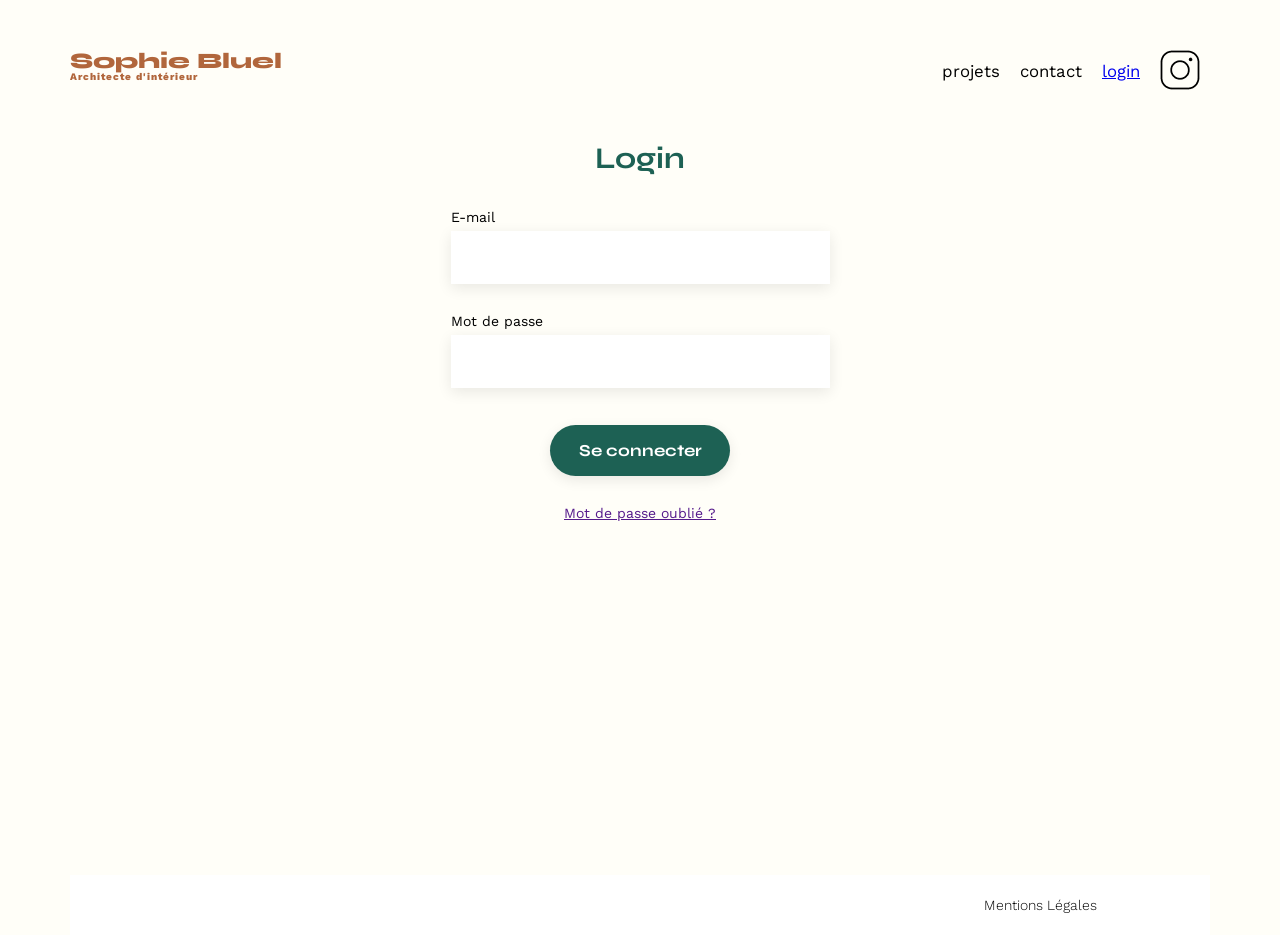
==== FrontEnd/login.html @ bab7c0b0 "Login page creation" ====
<!DOCTYPE html>
<html lang="fr">
<head>
	<meta charset="UTF-8">
	<title>Sophie Bluel - Architecte d'intérieur</title>
	<meta name="viewport" content="width=device-width, initial-scale=1.0">
	<link rel="preconnect" href="https://fonts.googleapis.com">
	<link rel="preconnect" href="https://fonts.gstatic.com" crossorigin>
	<link href="https://fonts.googleapis.com/css2?family=Syne:wght@700;800&family=Work+Sans&display=swap" rel="stylesheet">
	<meta name="description" content="">
	<link rel="stylesheet" href="./assets/style.css">
	<script src="./js/script.js" defer></script>
</head>

<body>
    <header>
	<h1>Sophie Bluel <span>Architecte d'intérieur</span></h1>
	<nav>
		<ul>
			<li>projets</li>
			<li>contact</li>
			<li><a href="login.html">login</a></li>
			<li><img src="./assets/icons/instagram.png" alt="Instagram"></li>
		</ul>
	</nav>
</header>

<main>
    <section id="login">
        <h2>Login</h2>
        <form action="#" method="post">
			<label for="email">E-mail</label>
			<input type="email" name="email" id="email">
			<label for="password">Mot de passe</label>
			<input type="password" name="password" id="password">
            <input type="submit" value="Se connecter">
            <a href="">Mot de passe oublié ?</a>
        </form>
    </section>
</main>
<footer>
	<nav>
		<ul>
			<li>Mentions Légales</li>
		</ul>
	</nav>
</footer>
</body>
---- FrontEnd/assets/style.css ----
/* http://meyerweb.com/eric/tools/css/reset/
   v2.0 | 20110126
   License: none (public domain)
*/

html, body, div, span, applet, object, iframe,
h1, h2, h3, h4, h5, h6, p, blockquote, pre,
a, abbr, acronym, address, big, cite, code,
del, dfn, em, img, ins, kbd, q, s, samp,
small, strike, strong, sub, sup, tt, var,
b, u, i, center,
dl, dt, dd, ol, ul, li,
fieldset, form, label, legend,
table, caption, tbody, tfoot, thead, tr, th, td,
article, aside, canvas, details, embed,
figure, figcaption, footer, header, hgroup,
menu, nav, output, ruby, section, summary,
time, mark, audio, video {
	margin: 0;
	padding: 0;
	border: 0;
	font-size: 100%;
	font: inherit;
	vertical-align: baseline;
}
/* HTML5 display-role reset for older browsers */
article, aside, details, figcaption, figure,
footer, header, hgroup, menu, nav, section {
	display: block;
}
body {
	line-height: 1;
}
ol, ul {
	list-style: none;
}
blockquote, q {
	quotes: none;
}
blockquote:before, blockquote:after,
q:before, q:after {
	content: '';
	content: none;
}
table {
	border-collapse: collapse;
	border-spacing: 0;
}
/** end reset css**/
body {
	max-width: 1140px;
	margin:auto;
	font-family: 'Work Sans' ;
	font-size: 14px;
	background-color: rgba(255, 254, 248, 1);
}
header {
	display: flex;
	justify-content: space-between;
	margin: 50px 0
}
section {
	margin: 50px 0
}

h1{
	display: flex;
	flex-direction: column;
	font-family: 'Syne';
	font-size: 22px;
	font-weight: 800;
	color: #B1663C
}

h1 > span {
	font-family: 'Work Sans';
	font-size:10px;
	letter-spacing: 0.1em;
;
}

h2{
	font-family: 'Syne';
	font-weight: 700;
	font-size: 30px;
	color: #1D6154
}
nav ul {
	display: flex;
	align-items: center;
	list-style-type: none;

}
nav li {
	padding: 0 10px;
	font-size: 1.2em;
}

li:hover {
	color: #B1663C;
}
#introduction {
	display: flex;
	align-items: center;
}
#introduction figure {
	flex: 1
}
#introduction img {
	display: block;
	margin: auto;
	width: 80%;
}

#introduction article {
	flex: 1
}
#introduction h2 {
	margin-bottom: 1em;
}

#introduction p {
	margin-bottom: 0.5em;
}
#portfolio h2 {
	text-align: center;
	margin-bottom: 51px;
}

.filters {
	display: flex;
	justify-content: center;
	margin-bottom: 50px;
}

.filters button {
	font-family: 'Syne';
	font-weight: 700;
	font-size: 16px;
	color: #1D6154;
	background-color: white;
	border: 1px solid #1D6154;
	padding: 9px 20px;
	margin: 0 5px;
	border-radius: 60px ;
}

.filters button:active {
	background-color: #1D6154;
	color: white;
}

.gallery {
	width: 100%;
	display: grid;
	grid-template-columns: 1fr 1fr 1fr;
	grid-column-gap: 20px;
	grid-row-gap: 20px;
}

.gallery img {
	width: 100%;

}
#contact {
	width: 50%;
	margin: auto;
}
#contact > * {
	text-align: center;

}
#contact h2{
	margin-bottom: 20px;
}
#contact form {
	text-align: left;
	margin-top:30px;
	display: flex;
	flex-direction: column;
}

#contact input {
	height: 50px;
	font-size: 1.2em;
	border: none;
	box-shadow: 0px 4px 14px rgba(0, 0, 0, 0.09);
}
#contact label {
	margin: 2em 0 1em 0;
}
#contact textarea {
	border: none;
	box-shadow: 0px 4px 14px rgba(0, 0, 0, 0.09);
}

input[type="submit"]{
	font-family: 'Syne';
	font-weight: 700;
	color: white;
	background-color: #1D6154;
	margin : 2em auto ;
	width: 180px;
	text-align: center;
	border-radius: 60px ;
}

footer {
	background-color: rgba(255, 255, 255, 1);
	height: 60px;
}

footer nav {
	display: flex;
	align-items: center;
	height: 100%;
	justify-content: flex-end;
	margin-right: 107px;
}

footer li {
	font-family: Work Sans;
	font-weight: 300;
	font-style: Light;
	font-size: 14px;
	line-height: 100%;
	letter-spacing: 0%;
	width: 109px;
	white-space: nowrap;
}




/* login page */

#login {
	margin-bottom: 355px;
}
#login h2{
	text-align: center;
	margin-bottom: 37px;
}
#login form {
	display: flex;
	flex-direction: column;
	width: 379px;
	margin: auto;
	text-align: left;
}

#login input {
	height: 51px;
	font-size: 1.2em;
	border: none;
	box-shadow: 0px 4px 14px rgba(0, 0, 0, 0.09);
	margin-bottom: 30px;
	margin-top: 7px;	
}

#login a {
	text-align: center;
}
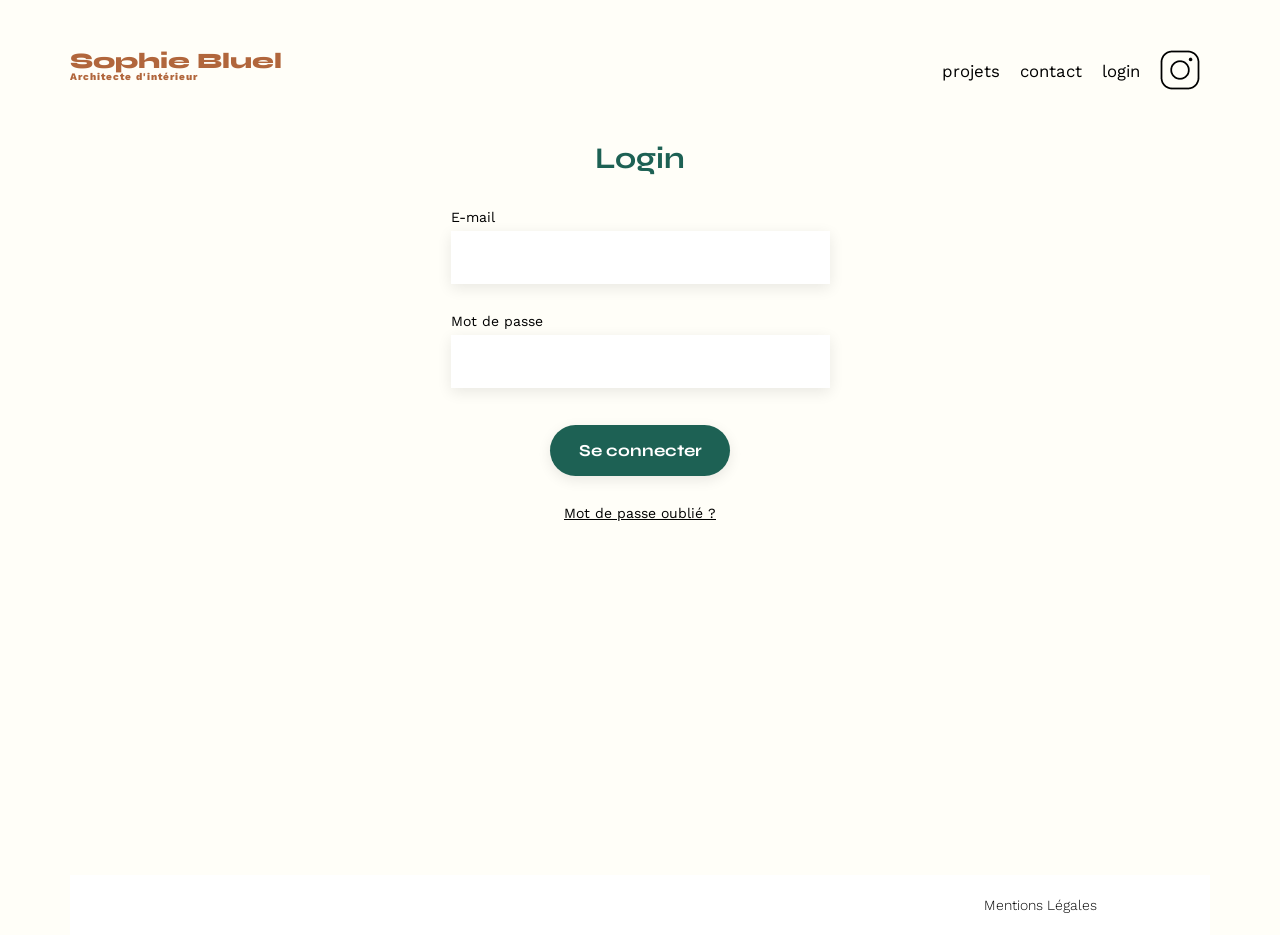
==== commit a0242544: "logout button" ====
--- a/FrontEnd/login.html
+++ b/FrontEnd/login.html
@@ -9,7 +9,8 @@
 	<link href="https://fonts.googleapis.com/css2?family=Syne:wght@700;800&family=Work+Sans&display=swap" rel="stylesheet">
 	<meta name="description" content="">
 	<link rel="stylesheet" href="./assets/style.css">
-	<script src="./js/script.js" defer></script>
+	
+	<script src="./js/login.js" defer></script>
 </head>
 
 <body>
@@ -28,7 +29,8 @@
 <main>
     <section id="login">
         <h2>Login</h2>
-        <form action="#" method="post">
+		<p class="errorMessage"></p>
+        <form action="#" method="post" class = "loginForm">
 			<label for="email">E-mail</label>
 			<input type="email" name="email" id="email">
 			<label for="password">Mot de passe</label>
--- a/FrontEnd/assets/style.css
+++ b/FrontEnd/assets/style.css
@@ -89,15 +89,24 @@
 	display: flex;
 	align-items: center;
 	list-style-type: none;
-
-}
+}
+
+
 nav li {
 	padding: 0 10px;
 	font-size: 1.2em;
-}
+	text-decoration: none;
+}
+
+nav a, a:visited  {
+    text-decoration: none;
+	color: inherit;
+}
+
 
 li:hover {
 	color: #B1663C;
+	
 }
 #introduction {
 	display: flex;
@@ -145,7 +154,7 @@
 	border-radius: 60px ;
 }
 
-.filters button:active {
+.filters button.active {
 	background-color: #1D6154;
 	color: white;
 }
@@ -160,8 +169,12 @@
 
 .gallery img {
 	width: 100%;
-
-}
+}
+
+.gallery figcaption {
+    margin-top: 7px;
+}
+
 #contact {
 	width: 50%;
 	margin: auto;
@@ -263,3 +276,4 @@
 }
 
 
+
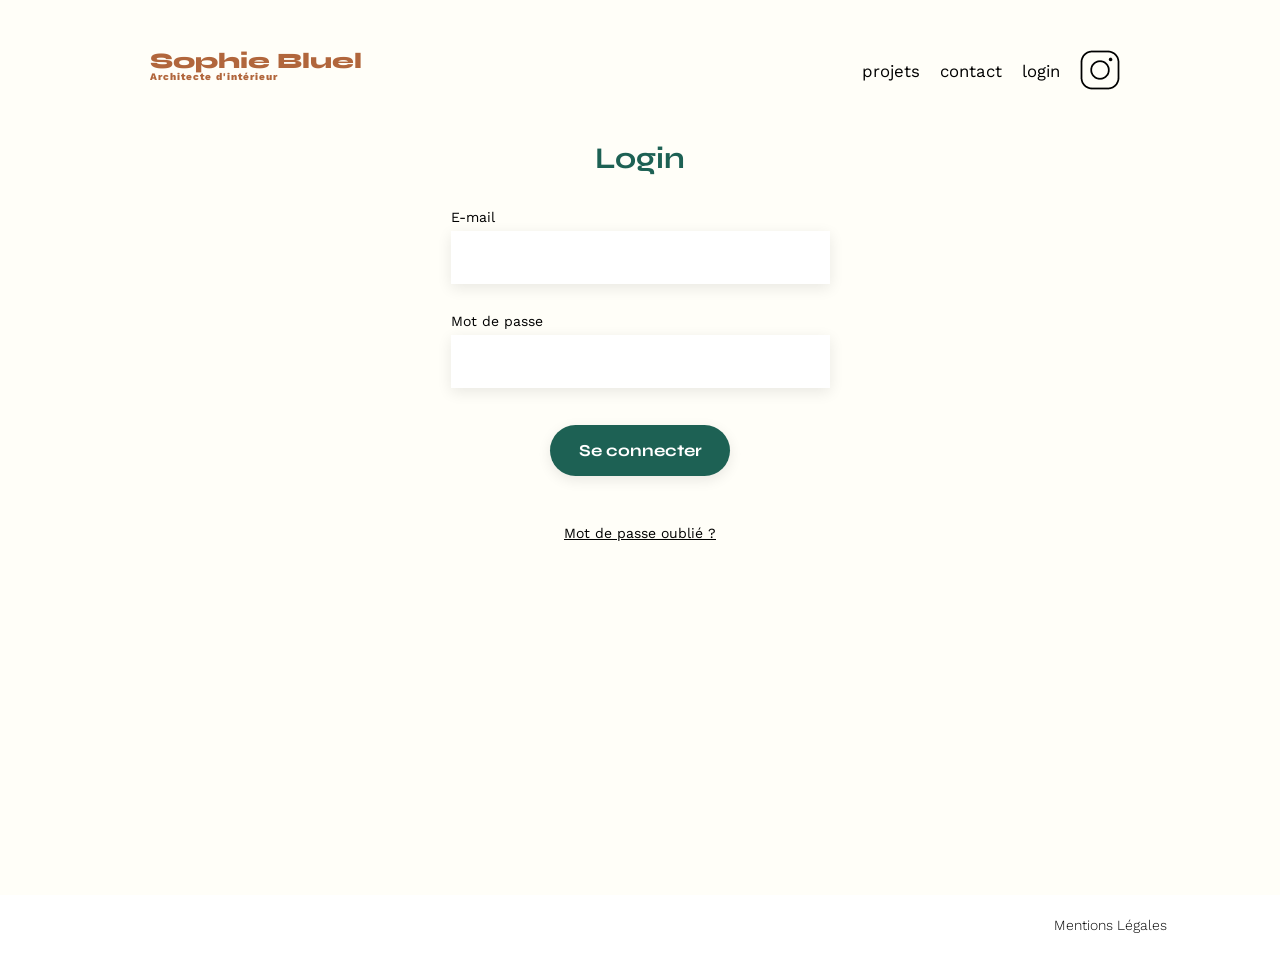
==== commit 1b4b4316: "add modal" ====
--- a/FrontEnd/login.html
+++ b/FrontEnd/login.html
@@ -29,13 +29,14 @@
 <main>
     <section id="login">
         <h2>Login</h2>
-		<p class="errorMessage"></p>
+		
         <form action="#" method="post" class = "loginForm">
 			<label for="email">E-mail</label>
 			<input type="email" name="email" id="email">
 			<label for="password">Mot de passe</label>
 			<input type="password" name="password" id="password">
             <input type="submit" value="Se connecter">
+			<p class="errorMessage"></p>
             <a href="">Mot de passe oublié ?</a>
         </form>
     </section>
--- a/FrontEnd/assets/style.css
+++ b/FrontEnd/assets/style.css
@@ -47,20 +47,78 @@
 	border-spacing: 0;
 }
 /** end reset css**/
+.editionBanner {
+    display: none;
+    background-color: black;
+    color: white;
+    height: 59px;
+    justify-content: center;
+    align-items: center;
+	gap: 11.42px;
+}
+
+.editionBanner.visible {
+	display: flex;
+}
+
+.projects-title {
+	position: relative;
+	display: flex;
+	justify-content: center;
+	align-items: center;
+	gap: 31px;
+	text-align: center;
+}
+
+.projects-title.edition {
+	margin-bottom: 47px;
+}
+
+.filters.hidden {
+	display: none;
+}
+
+.modify {	
+	margin-bottom: 51px;	
+    display: none;
+    gap: 8px;
+    font-size: 14px;
+    color: black;
+	align-items: center;
+    background: none;
+    border: none;
+    padding: 0;
+    font: inherit;
+    color: inherit;
+    cursor: pointer;
+}
+
+.modify i {
+	font-size: 15.58px;
+}
+	 
+
 body {
-	max-width: 1140px;
+	max-width: 1440px;
 	margin:auto;
 	font-family: 'Work Sans' ;
 	font-size: 14px;
 	background-color: rgba(255, 254, 248, 1);
 }
+
+main {
+	margin: 0 245px 0 245px;
+}
+
 header {
 	display: flex;
 	justify-content: space-between;
-	margin: 50px 0
+	margin: 50px 150px 0 150px;
+	max-width: 1140px;
+	
 }
 section {
-	margin: 50px 0
+	margin: 50px 0;
 }
 
 h1{
@@ -76,7 +134,6 @@
 	font-family: 'Work Sans';
 	font-size:10px;
 	letter-spacing: 0.1em;
-;
 }
 
 h2{
@@ -111,18 +168,21 @@
 #introduction {
 	display: flex;
 	align-items: center;
+	margin-top: 92px;
+	margin-bottom: 139px;
+	gap: 72px;
 }
 #introduction figure {
 	flex: 1
 }
 #introduction img {
 	display: block;
-	margin: auto;
-	width: 80%;
+	
+	width: 474px;
 }
 
 #introduction article {
-	flex: 1
+	flex: 1;
 }
 #introduction h2 {
 	margin-bottom: 1em;
@@ -242,9 +302,6 @@
 	white-space: nowrap;
 }
 
-
-
-
 /* login page */
 
 #login {
@@ -275,5 +332,111 @@
 	text-align: center;
 }
 
-
-
+.errorMessage {
+	text-align: center;
+	margin-bottom: 20px;
+}
+
+/*Modal*/
+
+
+.modal {
+    position: fixed;
+    inset: 0;
+    background: rgba(0, 0, 0, 0.3);
+    justify-content: center;
+    align-items: center;
+	display: none;
+}
+
+.modal-content {
+	position: relative;
+    width: 630px;
+    background: white;
+    border-radius: 10px;
+	padding: 60px 105px 45px 105px;
+	box-sizing: border-box;
+}
+
+.close-modal {
+	position: absolute;
+	top: 26px;
+	right: 30px;
+	background: none;
+    border: none;
+    padding: 0;
+}
+
+.modal h2 {
+	text-align: center;
+	margin-top: 10px;
+	color: black;
+	font-size: 26px;
+	font-family: Work Sans;
+	font-weight: 400;
+	font-style: Regular;
+	line-height: 100%;
+	letter-spacing: 0%;
+}
+
+.close-modal i {
+	font-size: 24px;
+}
+
+.modal-gallery {
+    display: grid;
+    grid-template-columns: repeat(5, 1fr);
+    gap: 10px;
+    margin: 40px 0 67.3px 0;
+}
+
+.modal-gallery figure {
+    position: relative;
+    margin: 0;
+}
+
+.modal-gallery img {
+    width: 100%;
+    height: 100px;
+    object-fit: cover;
+}
+
+.modal-gallery button {
+    position: absolute;
+    top: 5.86px;
+    right: 4.61px;
+    background: black;
+    color: white;
+    border: none;
+    cursor: pointer;
+	width: 17px;
+	height: 17px;
+	 display: flex;
+    justify-content: center;
+    align-items: center;
+	border-radius: 2px;
+}
+
+.modal-gallery button i {
+	font-size: 10px;
+}
+
+.add-photo {
+	display: block;
+    margin: 38px auto 0;
+    width: 237px;
+    height: 36px;
+    background-color: #1D6154;
+    color: white;
+    border-radius: 60px;
+    font-family: 'Syne', sans-serif;
+    font-size: 14px;
+    font-weight: 700;
+    cursor: pointer;
+	border: 1px solid #1D6154;
+}
+
+.modal-footer {
+    border-top: 1px solid #B3B3B3;
+}
+
